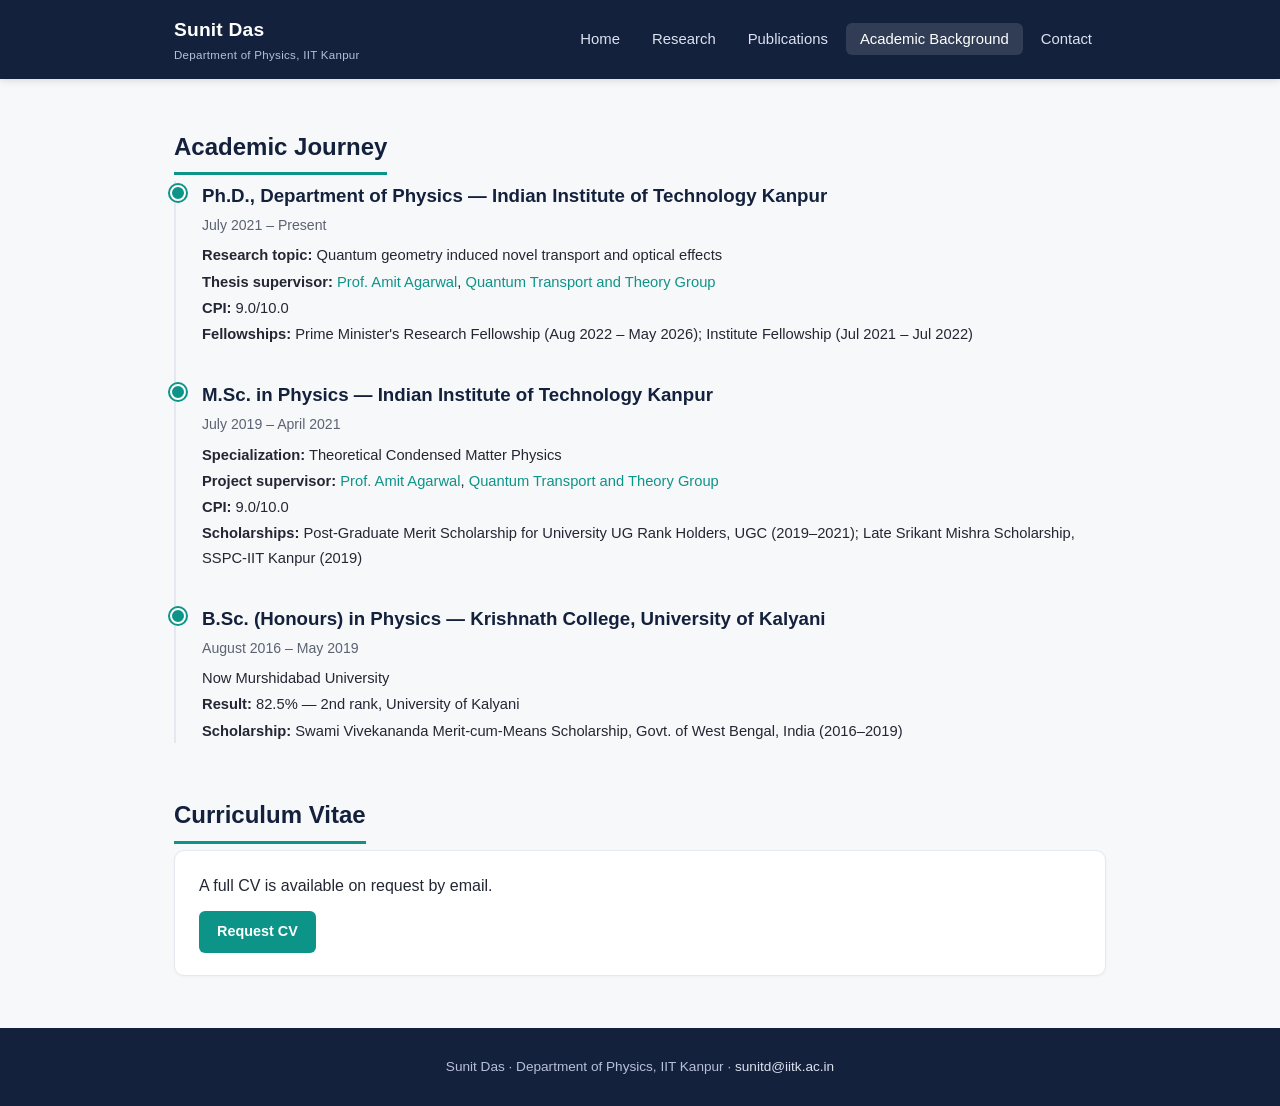
==== background.html @ 6a8e3e4a "Add files via upload" ====
<!DOCTYPE html>
<html lang="en">
<head>
<meta charset="UTF-8">
<meta name="viewport" content="width=device-width, initial-scale=1.0">
<title>Academic Background — Sunit Das</title>
<meta name="description" content="Academic background and education of Sunit Das, Department of Physics, IIT Kanpur.">
<link rel="stylesheet" href="css/style.css">
</head>
<body>

<header class="site-header">
  <div class="nav-inner">
    <a class="brand" href="index.html">Sunit Das<small>Department of Physics, IIT Kanpur</small></a>
    <button class="nav-toggle" aria-label="Toggle menu">&#9776;</button>
    <nav class="main-nav">
      <ul>
        <li><a href="index.html">Home</a></li>
        <li><a href="research.html">Research</a></li>
        <li><a href="publications.html">Publications</a></li>
        <li><a href="background.html" class="active">Academic Background</a></li>
        <li><a href="contact.html">Contact</a></li>
      </ul>
    </nav>
  </div>
</header>

<main class="wrap" style="padding-top:48px;">

  <section>
    <h2>Academic Journey</h2>

    <div class="timeline">
      <div class="timeline-item">
        <h3>Ph.D., Department of Physics — Indian Institute of Technology Kanpur</h3>
        <div class="dates">July 2021 – Present</div>
        <div class="meta">
          <div><strong>Research topic:</strong> Quantum geometry induced novel transport and optical effects</div>
          <div><strong>Thesis supervisor:</strong> <a href="https://iitk.ac.in/new/dr-amit-kumar-agarwal" target="_blank" rel="noopener">Prof. Amit Agarwal</a>, <a href="https://sites.google.com/site/amitkag1/home" target="_blank" rel="noopener">Quantum Transport and Theory Group</a></div>
          <div><strong>CPI:</strong> 9.0/10.0</div>
          <div><strong>Fellowships:</strong> Prime Minister's Research Fellowship (Aug 2022 – May 2026); Institute Fellowship (Jul 2021 – Jul 2022)</div>
        </div>
      </div>

      <div class="timeline-item">
        <h3>M.Sc. in Physics — Indian Institute of Technology Kanpur</h3>
        <div class="dates">July 2019 – April 2021</div>
        <div class="meta">
          <div><strong>Specialization:</strong> Theoretical Condensed Matter Physics</div>
          <div><strong>Project supervisor:</strong> <a href="https://iitk.ac.in/new/dr-amit-kumar-agarwal" target="_blank" rel="noopener">Prof. Amit Agarwal</a>, <a href="https://sites.google.com/site/amitkag1/home" target="_blank" rel="noopener">Quantum Transport and Theory Group</a></div>
          <div><strong>CPI:</strong> 9.0/10.0</div>
          <div><strong>Scholarships:</strong> Post-Graduate Merit Scholarship for University UG Rank Holders, UGC (2019–2021); Late Srikant Mishra Scholarship, SSPC-IIT Kanpur (2019)</div>
        </div>
      </div>

      <div class="timeline-item">
        <h3>B.Sc. (Honours) in Physics — Krishnath College, University of Kalyani</h3>
        <div class="dates">August 2016 – May 2019</div>
        <div class="meta">
          <div>Now Murshidabad University</div>
          <div><strong>Result:</strong> 82.5% — 2nd rank, University of Kalyani</div>
          <div><strong>Scholarship:</strong> Swami Vivekananda Merit-cum-Means Scholarship, Govt. of West Bengal, India (2016–2019)</div>
        </div>
      </div>
    </div>
  </section>

  <section>
    <h2>Curriculum Vitae</h2>
    <div class="card">
      <p style="margin:0 0 12px;">A full CV is available on request by email.</p>
      <a class="btn" href="mailto:sunitd@iitk.ac.in?subject=CV%20request">Request CV</a>
    </div>
  </section>

</main>

<footer>
  <div class="wrap">
    Sunit Das &middot; Department of Physics, IIT Kanpur &middot;
    <a href="mailto:sunitd@iitk.ac.in">sunitd@iitk.ac.in</a>
  </div>
</footer>

<script src="js/main.js"></script>
</body>
</html>
---- css/style.css ----
:root {
  --navy: #14213d;
  --navy-light: #1f2f57;
  --teal: #0d9488;
  --teal-light: #14b8a6;
  --bg: #f7f8fa;
  --card: #ffffff;
  --text: #232733;
  --muted: #5b6272;
  --border: #e5e8ee;
  --maxw: 980px;
  font-size: 16px;
}

* { box-sizing: border-box; }

html { scroll-behavior: smooth; }

body {
  margin: 0;
  font-family: -apple-system, BlinkMacSystemFont, "Segoe UI", Roboto, Helvetica, Arial, sans-serif;
  color: var(--text);
  background: var(--bg);
  line-height: 1.65;
}

a { color: var(--teal); text-decoration: none; }
a:hover { text-decoration: underline; }

img { max-width: 100%; display: block; border-radius: 8px; }

.wrap {
  max-width: var(--maxw);
  margin: 0 auto;
  padding: 0 24px;
}

/* ---------- Header / Nav ---------- */
header.site-header {
  background: var(--navy);
  color: #fff;
  position: sticky;
  top: 0;
  z-index: 50;
  box-shadow: 0 1px 8px rgba(0,0,0,0.15);
}

.nav-inner {
  max-width: var(--maxw);
  margin: 0 auto;
  padding: 14px 24px;
  display: flex;
  align-items: center;
  justify-content: space-between;
}

.brand {
  font-weight: 700;
  font-size: 1.2rem;
  color: #fff;
  letter-spacing: 0.2px;
}
.brand:hover { text-decoration: none; opacity: 0.9; }
.brand small {
  display: block;
  font-weight: 400;
  font-size: 0.72rem;
  color: #b7c0d8;
  letter-spacing: 0.3px;
}

nav.main-nav ul {
  list-style: none;
  display: flex;
  gap: 4px;
  margin: 0;
  padding: 0;
}

nav.main-nav a {
  color: #dbe1ee;
  padding: 8px 14px;
  border-radius: 6px;
  font-size: 0.93rem;
  font-weight: 500;
  transition: background 0.15s, color 0.15s;
}

nav.main-nav a:hover,
nav.main-nav a.active {
  background: rgba(255,255,255,0.12);
  color: #fff;
  text-decoration: none;
}

.nav-toggle {
  display: none;
  background: none;
  border: none;
  color: #fff;
  font-size: 1.5rem;
  cursor: pointer;
}

@media (max-width: 720px) {
  nav.main-nav {
    display: none;
    width: 100%;
  }
  nav.main-nav.open { display: block; }
  nav.main-nav ul {
    flex-direction: column;
    padding: 8px 0 16px;
  }
  .nav-toggle { display: block; }
  .nav-inner { flex-wrap: wrap; }
}

/* ---------- Hero ---------- */
.hero {
  background: linear-gradient(135deg, var(--navy) 0%, var(--navy-light) 60%, #24365f 100%);
  color: #fff;
  padding: 64px 0 56px;
}
.hero .wrap {
  display: flex;
  align-items: center;
  gap: 40px;
  flex-wrap: wrap;
}
.hero-photo {
  width: 176px;
  height: 176px;
  border-radius: 50%;
  object-fit: cover;
  border: 4px solid rgba(255,255,255,0.15);
  flex-shrink: 0;
}
.hero-text h1 {
  margin: 0 0 6px;
  font-size: 2.2rem;
}
.hero-text .role {
  color: var(--teal-light);
  font-weight: 600;
  margin-bottom: 14px;
  font-size: 1.05rem;
}
.hero-text p {
  color: #cfd6e6;
  max-width: 640px;
  margin: 0;
}
.hero-links { margin-top: 18px; display: flex; gap: 10px; flex-wrap: wrap; }
.btn {
  display: inline-block;
  padding: 9px 18px;
  border-radius: 6px;
  font-weight: 600;
  font-size: 0.9rem;
  background: var(--teal);
  color: #fff;
  transition: background 0.15s;
}
.btn:hover { background: var(--teal-light); text-decoration: none; }
.btn.outline {
  background: transparent;
  border: 1.5px solid rgba(255,255,255,0.4);
  color: #fff;
}
.btn.outline:hover { border-color: #fff; background: rgba(255,255,255,0.08); }

/* ---------- Sections ---------- */
main { padding: 48px 0 72px; }
section { margin-bottom: 52px; }
section h2 {
  font-size: 1.5rem;
  color: var(--navy);
  margin: 0 0 6px;
  border-bottom: 3px solid var(--teal);
  display: inline-block;
  padding-bottom: 6px;
}
section .section-intro {
  color: var(--muted);
  margin: 14px 0 24px;
  max-width: 760px;
}

.card {
  background: var(--card);
  border: 1px solid var(--border);
  border-radius: 10px;
  padding: 22px 24px;
  margin-bottom: 18px;
  box-shadow: 0 1px 3px rgba(20,33,61,0.04);
}

.card h3 { margin-top: 0; color: var(--navy); font-size: 1.08rem; }

.tag {
  display: inline-block;
  font-size: 0.72rem;
  font-weight: 700;
  text-transform: uppercase;
  letter-spacing: 0.5px;
  color: var(--teal);
  background: #e6f6f4;
  padding: 3px 9px;
  border-radius: 4px;
  margin-bottom: 10px;
}

.grid-3 {
  display: grid;
  grid-template-columns: repeat(3, 1fr);
  gap: 18px;
}
@media (max-width: 780px) {
  .grid-3 { grid-template-columns: 1fr; }
}

/* ---------- Publications ---------- */
.pub {
  border-left: 3px solid var(--teal);
  padding: 4px 0 4px 18px;
  margin-bottom: 26px;
}
.pub .pub-num { color: var(--muted); font-weight: 700; margin-right: 6px; }
.pub h3 { margin: 0 0 4px; font-size: 1.02rem; color: var(--navy); }
.pub .authors { color: var(--muted); font-size: 0.92rem; margin-bottom: 4px; }
.pub .venue { font-size: 0.88rem; margin-bottom: 8px; }
.pub .venue a { font-weight: 600; }
.pub .abstract { font-size: 0.93rem; color: #454b5a; }
.pub .badge {
  display: inline-block;
  font-size: 0.68rem;
  font-weight: 700;
  color: #a8580c;
  background: #fef1e2;
  padding: 2px 7px;
  border-radius: 4px;
  margin-left: 6px;
  vertical-align: middle;
}
.pub-group-label {
  text-transform: uppercase;
  font-size: 0.8rem;
  letter-spacing: 0.6px;
  font-weight: 700;
  color: var(--muted);
  margin: 30px 0 14px;
}
.profile-links { margin: 10px 0 30px; display: flex; gap: 14px; }
.profile-links a {
  font-weight: 600;
  background: #eef1f7;
  padding: 8px 16px;
  border-radius: 6px;
  color: var(--navy);
}
.profile-links a:hover { background: #e2e7f2; text-decoration: none; }

/* ---------- Timeline (Academic Background) ---------- */
.timeline { position: relative; padding-left: 26px; border-left: 2px solid var(--border); }
.timeline-item { margin-bottom: 34px; position: relative; }
.timeline-item::before {
  content: "";
  position: absolute;
  left: -32px;
  top: 4px;
  width: 12px;
  height: 12px;
  border-radius: 50%;
  background: var(--teal);
  border: 2px solid #fff;
  box-shadow: 0 0 0 2px var(--teal);
}
.timeline-item h3 { margin: 0 0 2px; color: var(--navy); }
.timeline-item .dates { color: var(--muted); font-size: 0.88rem; margin-bottom: 6px; }
.timeline-item .meta { font-size: 0.92rem; }
.timeline-item .meta div { margin-bottom: 2px; }

/* ---------- Contact ---------- */
.contact-grid {
  display: grid;
  grid-template-columns: 1fr 1fr;
  gap: 24px;
}
@media (max-width: 700px) {
  .contact-grid { grid-template-columns: 1fr; }
}
.contact-item { margin-bottom: 14px; }
.contact-item .label {
  font-size: 0.75rem;
  text-transform: uppercase;
  letter-spacing: 0.5px;
  color: var(--muted);
  font-weight: 700;
}
.contact-item .value { font-size: 1rem; }
iframe.map { width: 100%; height: 260px; border: 0; border-radius: 10px; }

/* ---------- Footer ---------- */
footer {
  background: var(--navy);
  color: #b7c0d8;
  padding: 28px 0;
  font-size: 0.85rem;
  text-align: center;
}
footer a { color: #dbe1ee; }
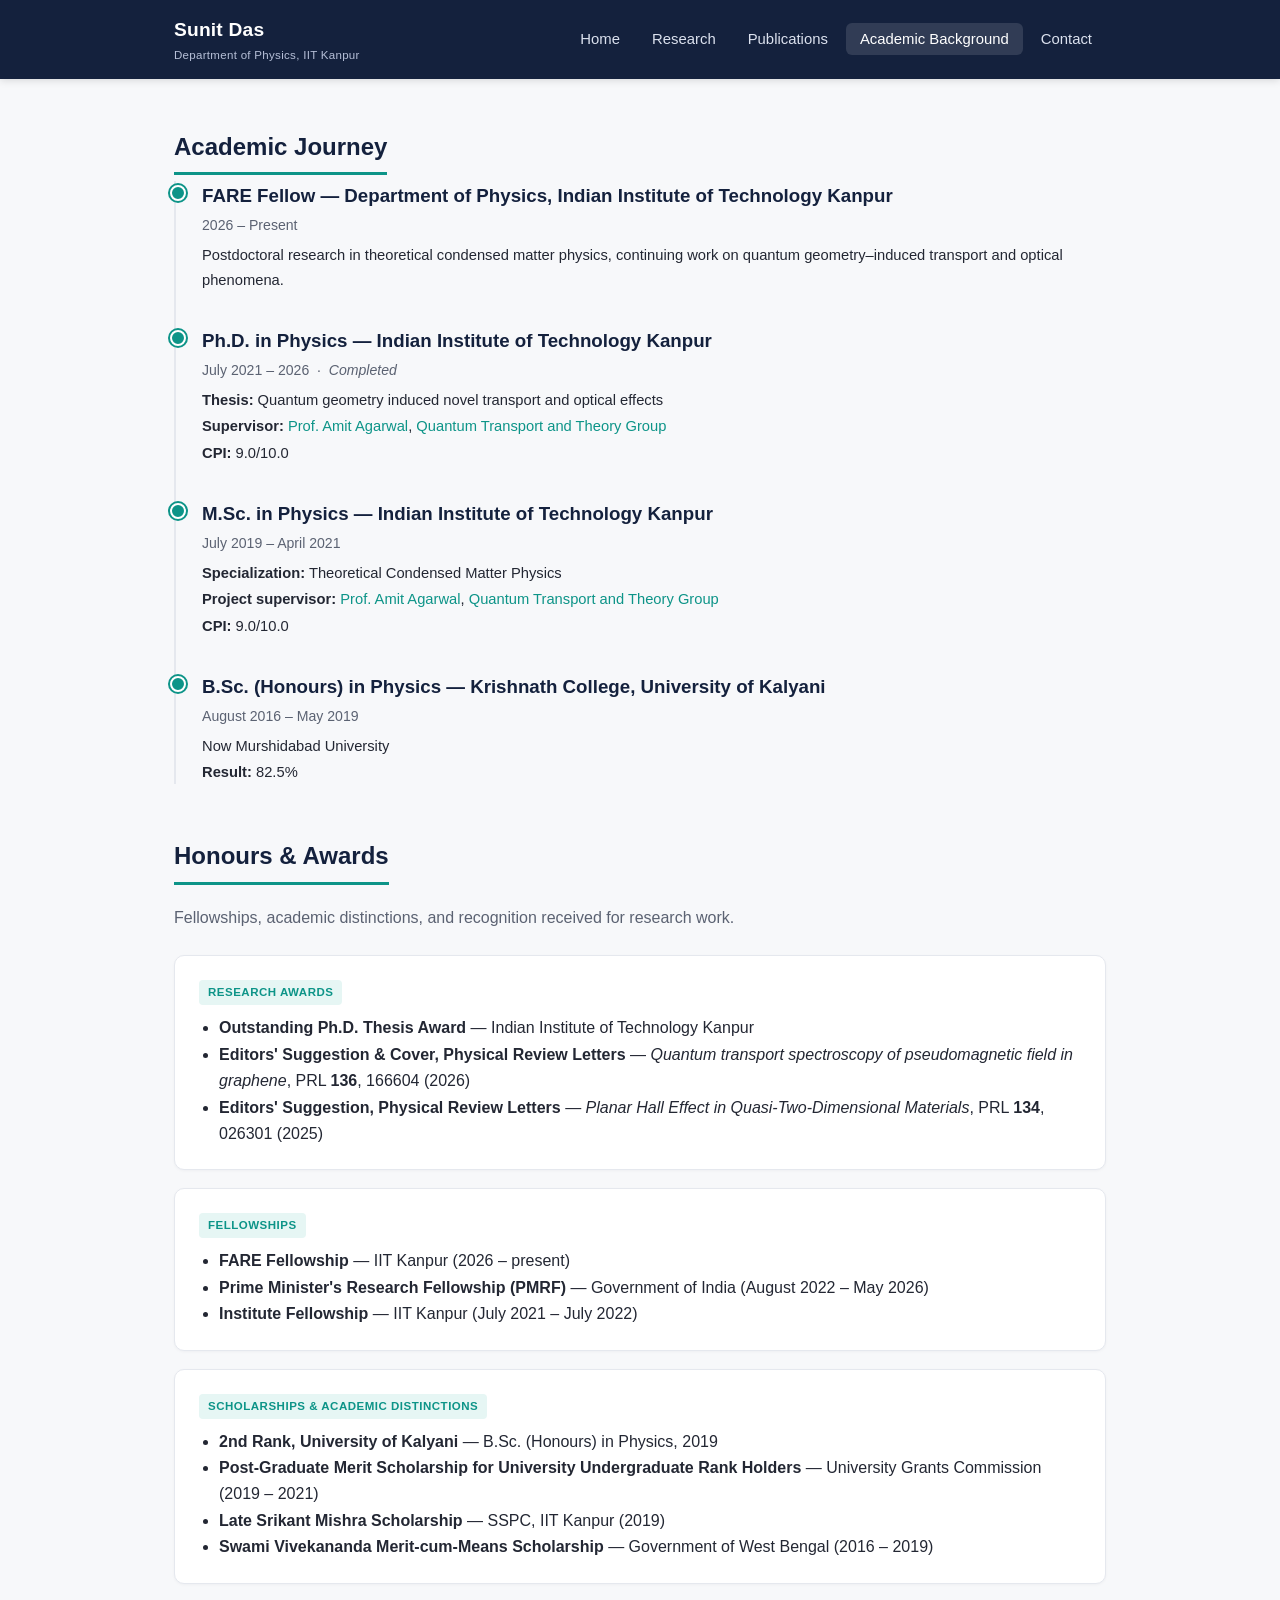
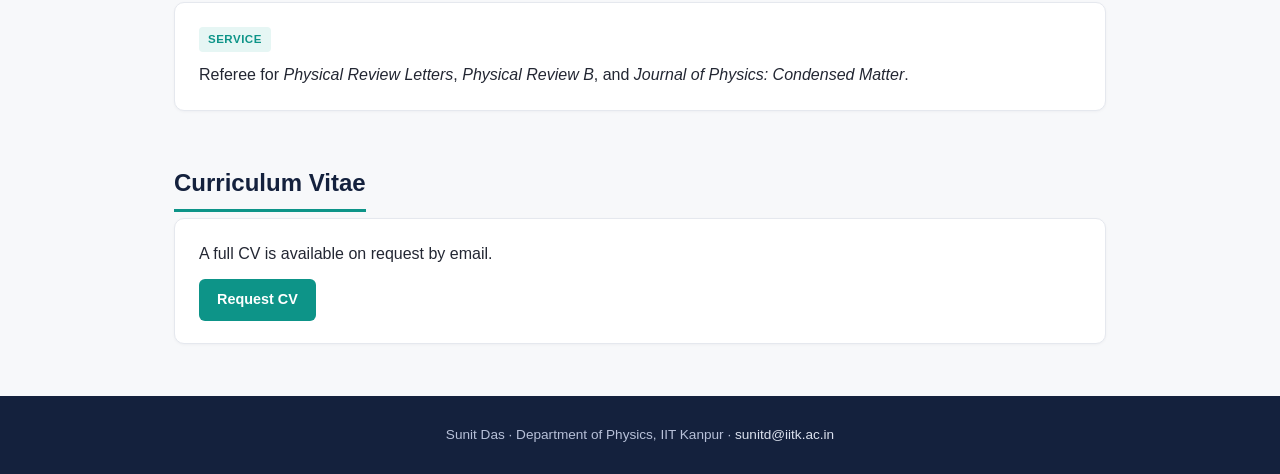
==== commit 8e5e5c44: "Add files via upload" ====
--- a/background.html
+++ b/background.html
@@ -4,7 +4,7 @@
 <meta charset="UTF-8">
 <meta name="viewport" content="width=device-width, initial-scale=1.0">
 <title>Academic Background — Sunit Das</title>
-<meta name="description" content="Academic background and education of Sunit Das, Department of Physics, IIT Kanpur.">
+<meta name="description" content="Academic background, honours, and awards of Sunit Das, FARE Fellow, Department of Physics, IIT Kanpur.">
 <link rel="stylesheet" href="css/style.css">
 </head>
 <body>
@@ -32,13 +32,20 @@
 
     <div class="timeline">
       <div class="timeline-item">
-        <h3>Ph.D., Department of Physics — Indian Institute of Technology Kanpur</h3>
-        <div class="dates">July 2021 – Present</div>
+        <h3>FARE Fellow — Department of Physics, Indian Institute of Technology Kanpur</h3>
+        <div class="dates">2026 – Present</div>
         <div class="meta">
-          <div><strong>Research topic:</strong> Quantum geometry induced novel transport and optical effects</div>
-          <div><strong>Thesis supervisor:</strong> <a href="https://iitk.ac.in/new/dr-amit-kumar-agarwal" target="_blank" rel="noopener">Prof. Amit Agarwal</a>, <a href="https://sites.google.com/site/amitkag1/home" target="_blank" rel="noopener">Quantum Transport and Theory Group</a></div>
+          <div>Postdoctoral research in theoretical condensed matter physics, continuing work on quantum geometry–induced transport and optical phenomena.</div>
+        </div>
+      </div>
+
+      <div class="timeline-item">
+        <h3>Ph.D. in Physics — Indian Institute of Technology Kanpur</h3>
+        <div class="dates">July 2021 – 2026 &nbsp;·&nbsp; <em>Completed</em></div>
+        <div class="meta">
+          <div><strong>Thesis:</strong> Quantum geometry induced novel transport and optical effects</div>
+          <div><strong>Supervisor:</strong> <a href="https://iitk.ac.in/new/dr-amit-kumar-agarwal" target="_blank" rel="noopener">Prof. Amit Agarwal</a>, <a href="https://sites.google.com/site/amitkag1/home" target="_blank" rel="noopener">Quantum Transport and Theory Group</a></div>
           <div><strong>CPI:</strong> 9.0/10.0</div>
-          <div><strong>Fellowships:</strong> Prime Minister's Research Fellowship (Aug 2022 – May 2026); Institute Fellowship (Jul 2021 – Jul 2022)</div>
         </div>
       </div>
 
@@ -49,7 +56,6 @@
           <div><strong>Specialization:</strong> Theoretical Condensed Matter Physics</div>
           <div><strong>Project supervisor:</strong> <a href="https://iitk.ac.in/new/dr-amit-kumar-agarwal" target="_blank" rel="noopener">Prof. Amit Agarwal</a>, <a href="https://sites.google.com/site/amitkag1/home" target="_blank" rel="noopener">Quantum Transport and Theory Group</a></div>
           <div><strong>CPI:</strong> 9.0/10.0</div>
-          <div><strong>Scholarships:</strong> Post-Graduate Merit Scholarship for University UG Rank Holders, UGC (2019–2021); Late Srikant Mishra Scholarship, SSPC-IIT Kanpur (2019)</div>
         </div>
       </div>
 
@@ -58,10 +64,49 @@
         <div class="dates">August 2016 – May 2019</div>
         <div class="meta">
           <div>Now Murshidabad University</div>
-          <div><strong>Result:</strong> 82.5% — 2nd rank, University of Kalyani</div>
-          <div><strong>Scholarship:</strong> Swami Vivekananda Merit-cum-Means Scholarship, Govt. of West Bengal, India (2016–2019)</div>
+          <div><strong>Result:</strong> 82.5%</div>
         </div>
       </div>
+    </div>
+  </section>
+
+  <section>
+    <h2>Honours &amp; Awards</h2>
+    <p class="section-intro">
+      Fellowships, academic distinctions, and recognition received for research work.
+    </p>
+
+    <div class="card">
+      <div class="tag">Research Awards</div>
+      <ul style="margin:0; padding-left:20px;">
+        <li><strong>Outstanding Ph.D. Thesis Award</strong> — Indian Institute of Technology Kanpur</li>
+        <li><strong>Editors' Suggestion &amp; Cover, Physical Review Letters</strong> — <em>Quantum transport spectroscopy of pseudomagnetic field in graphene</em>, PRL <strong>136</strong>, 166604 (2026)</li>
+        <li><strong>Editors' Suggestion, Physical Review Letters</strong> — <em>Planar Hall Effect in Quasi-Two-Dimensional Materials</em>, PRL <strong>134</strong>, 026301 (2025)</li>
+      </ul>
+    </div>
+
+    <div class="card">
+      <div class="tag">Fellowships</div>
+      <ul style="margin:0; padding-left:20px;">
+        <li><strong>FARE Fellowship</strong> — IIT Kanpur (2026 – present)</li>
+        <li><strong>Prime Minister's Research Fellowship (PMRF)</strong> — Government of India (August 2022 – May 2026)</li>
+        <li><strong>Institute Fellowship</strong> — IIT Kanpur (July 2021 – July 2022)</li>
+      </ul>
+    </div>
+
+    <div class="card">
+      <div class="tag">Scholarships &amp; Academic Distinctions</div>
+      <ul style="margin:0; padding-left:20px;">
+        <li><strong>2nd Rank, University of Kalyani</strong> — B.Sc. (Honours) in Physics, 2019</li>
+        <li><strong>Post-Graduate Merit Scholarship for University Undergraduate Rank Holders</strong> — University Grants Commission (2019 – 2021)</li>
+        <li><strong>Late Srikant Mishra Scholarship</strong> — SSPC, IIT Kanpur (2019)</li>
+        <li><strong>Swami Vivekananda Merit-cum-Means Scholarship</strong> — Government of West Bengal (2016 – 2019)</li>
+      </ul>
+    </div>
+
+    <div class="card">
+      <div class="tag">Service</div>
+      <p style="margin:0;">Referee for <em>Physical Review Letters</em>, <em>Physical Review B</em>, and <em>Journal of Physics: Condensed Matter</em>.</p>
     </div>
   </section>
 
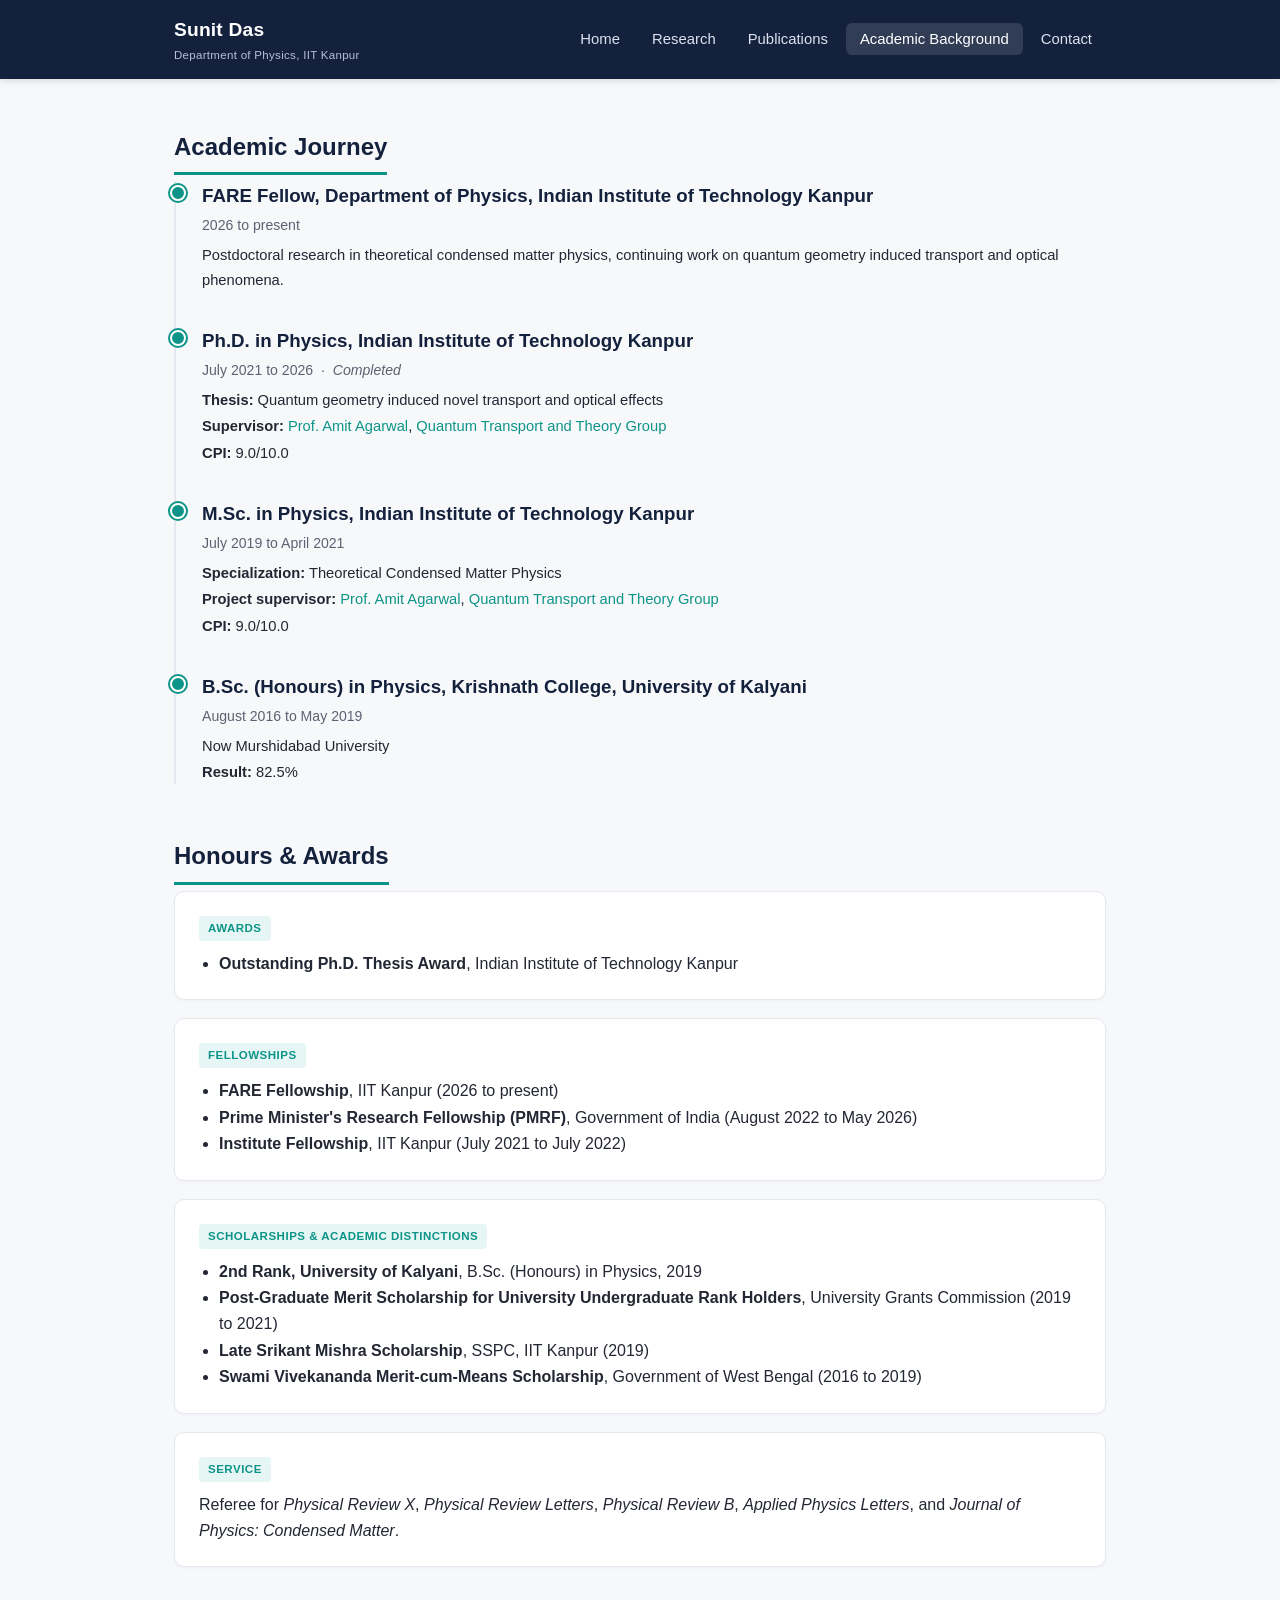
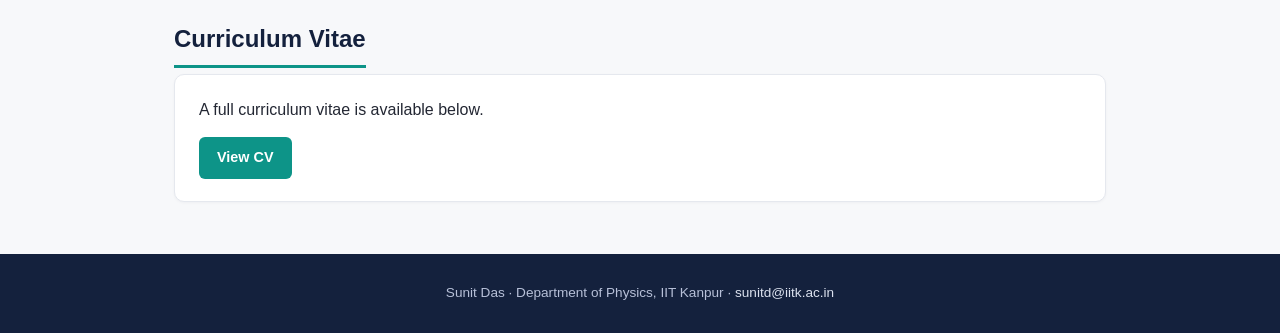
==== commit 393cb11c: "Add files via upload" ====
--- a/background.html
+++ b/background.html
@@ -3,7 +3,7 @@
 <head>
 <meta charset="UTF-8">
 <meta name="viewport" content="width=device-width, initial-scale=1.0">
-<title>Academic Background — Sunit Das</title>
+<title>Academic Background | Sunit Das</title>
 <meta name="description" content="Academic background, honours, and awards of Sunit Das, FARE Fellow, Department of Physics, IIT Kanpur.">
 <link rel="stylesheet" href="css/style.css">
 </head>
@@ -32,16 +32,16 @@
 
     <div class="timeline">
       <div class="timeline-item">
-        <h3>FARE Fellow — Department of Physics, Indian Institute of Technology Kanpur</h3>
-        <div class="dates">2026 – Present</div>
+        <h3>FARE Fellow, Department of Physics, Indian Institute of Technology Kanpur</h3>
+        <div class="dates">2026 to present</div>
         <div class="meta">
-          <div>Postdoctoral research in theoretical condensed matter physics, continuing work on quantum geometry–induced transport and optical phenomena.</div>
+          <div>Postdoctoral research in theoretical condensed matter physics, continuing work on quantum geometry induced transport and optical phenomena.</div>
         </div>
       </div>
 
       <div class="timeline-item">
-        <h3>Ph.D. in Physics — Indian Institute of Technology Kanpur</h3>
-        <div class="dates">July 2021 – 2026 &nbsp;·&nbsp; <em>Completed</em></div>
+        <h3>Ph.D. in Physics, Indian Institute of Technology Kanpur</h3>
+        <div class="dates">July 2021 to 2026 &nbsp;&middot;&nbsp; <em>Completed</em></div>
         <div class="meta">
           <div><strong>Thesis:</strong> Quantum geometry induced novel transport and optical effects</div>
           <div><strong>Supervisor:</strong> <a href="https://iitk.ac.in/new/dr-amit-kumar-agarwal" target="_blank" rel="noopener">Prof. Amit Agarwal</a>, <a href="https://sites.google.com/site/amitkag1/home" target="_blank" rel="noopener">Quantum Transport and Theory Group</a></div>
@@ -50,8 +50,8 @@
       </div>
 
       <div class="timeline-item">
-        <h3>M.Sc. in Physics — Indian Institute of Technology Kanpur</h3>
-        <div class="dates">July 2019 – April 2021</div>
+        <h3>M.Sc. in Physics, Indian Institute of Technology Kanpur</h3>
+        <div class="dates">July 2019 to April 2021</div>
         <div class="meta">
           <div><strong>Specialization:</strong> Theoretical Condensed Matter Physics</div>
           <div><strong>Project supervisor:</strong> <a href="https://iitk.ac.in/new/dr-amit-kumar-agarwal" target="_blank" rel="noopener">Prof. Amit Agarwal</a>, <a href="https://sites.google.com/site/amitkag1/home" target="_blank" rel="noopener">Quantum Transport and Theory Group</a></div>
@@ -60,8 +60,8 @@
       </div>
 
       <div class="timeline-item">
-        <h3>B.Sc. (Honours) in Physics — Krishnath College, University of Kalyani</h3>
-        <div class="dates">August 2016 – May 2019</div>
+        <h3>B.Sc. (Honours) in Physics, Krishnath College, University of Kalyani</h3>
+        <div class="dates">August 2016 to May 2019</div>
         <div class="meta">
           <div>Now Murshidabad University</div>
           <div><strong>Result:</strong> 82.5%</div>
@@ -72,49 +72,47 @@
 
   <section>
     <h2>Honours &amp; Awards</h2>
-    <p class="section-intro">
-      Fellowships, academic distinctions, and recognition received for research work.
-    </p>
 
     <div class="card">
-      <div class="tag">Research Awards</div>
+      <div class="tag">Awards</div>
       <ul style="margin:0; padding-left:20px;">
-        <li><strong>Outstanding Ph.D. Thesis Award</strong> — Indian Institute of Technology Kanpur</li>
-        <li><strong>Editors' Suggestion &amp; Cover, Physical Review Letters</strong> — <em>Quantum transport spectroscopy of pseudomagnetic field in graphene</em>, PRL <strong>136</strong>, 166604 (2026)</li>
-        <li><strong>Editors' Suggestion, Physical Review Letters</strong> — <em>Planar Hall Effect in Quasi-Two-Dimensional Materials</em>, PRL <strong>134</strong>, 026301 (2025)</li>
+        <li><strong>Outstanding Ph.D. Thesis Award</strong>, Indian Institute of Technology Kanpur</li>
       </ul>
     </div>
 
     <div class="card">
       <div class="tag">Fellowships</div>
       <ul style="margin:0; padding-left:20px;">
-        <li><strong>FARE Fellowship</strong> — IIT Kanpur (2026 – present)</li>
-        <li><strong>Prime Minister's Research Fellowship (PMRF)</strong> — Government of India (August 2022 – May 2026)</li>
-        <li><strong>Institute Fellowship</strong> — IIT Kanpur (July 2021 – July 2022)</li>
+        <li><strong>FARE Fellowship</strong>, IIT Kanpur (2026 to present)</li>
+        <li><strong>Prime Minister's Research Fellowship (PMRF)</strong>, Government of India (August 2022 to May 2026)</li>
+        <li><strong>Institute Fellowship</strong>, IIT Kanpur (July 2021 to July 2022)</li>
       </ul>
     </div>
 
     <div class="card">
       <div class="tag">Scholarships &amp; Academic Distinctions</div>
       <ul style="margin:0; padding-left:20px;">
-        <li><strong>2nd Rank, University of Kalyani</strong> — B.Sc. (Honours) in Physics, 2019</li>
-        <li><strong>Post-Graduate Merit Scholarship for University Undergraduate Rank Holders</strong> — University Grants Commission (2019 – 2021)</li>
-        <li><strong>Late Srikant Mishra Scholarship</strong> — SSPC, IIT Kanpur (2019)</li>
-        <li><strong>Swami Vivekananda Merit-cum-Means Scholarship</strong> — Government of West Bengal (2016 – 2019)</li>
+        <li><strong>2nd Rank, University of Kalyani</strong>, B.Sc. (Honours) in Physics, 2019</li>
+        <li><strong>Post-Graduate Merit Scholarship for University Undergraduate Rank Holders</strong>, University Grants Commission (2019 to 2021)</li>
+        <li><strong>Late Srikant Mishra Scholarship</strong>, SSPC, IIT Kanpur (2019)</li>
+        <li><strong>Swami Vivekananda Merit-cum-Means Scholarship</strong>, Government of West Bengal (2016 to 2019)</li>
       </ul>
     </div>
 
     <div class="card">
       <div class="tag">Service</div>
-      <p style="margin:0;">Referee for <em>Physical Review Letters</em>, <em>Physical Review B</em>, and <em>Journal of Physics: Condensed Matter</em>.</p>
+      <p style="margin:0;">
+        Referee for <em>Physical Review X</em>, <em>Physical Review Letters</em>, <em>Physical Review B</em>,
+        <em>Applied Physics Letters</em>, and <em>Journal of Physics: Condensed Matter</em>.
+      </p>
     </div>
   </section>
 
   <section>
     <h2>Curriculum Vitae</h2>
     <div class="card">
-      <p style="margin:0 0 12px;">A full CV is available on request by email.</p>
-      <a class="btn" href="mailto:sunitd@iitk.ac.in?subject=CV%20request">Request CV</a>
+      <p style="margin:0 0 14px;">A full curriculum vitae is available below.</p>
+      <a class="btn" href="https://drive.google.com/file/d/1uFpP5jisUST5P-VXCWjvDsFZgtVD_dC7/view" target="_blank" rel="noopener">View CV</a>
     </div>
   </section>
 
--- a/css/style.css
+++ b/css/style.css
@@ -218,6 +218,35 @@
 }
 @media (max-width: 780px) {
   .grid-3 { grid-template-columns: 1fr; }
+}
+
+/* Reference line under a research theme */
+.refs {
+  margin-top: 14px;
+  padding-top: 12px;
+  border-top: 1px solid var(--border);
+  font-size: 0.86rem;
+  color: var(--muted);
+}
+.refs strong { color: var(--navy); font-weight: 600; }
+.refs a { font-weight: 500; }
+
+/* News list */
+.news-list { list-style: none; margin: 0; padding: 0; }
+.news-list li {
+  display: flex;
+  gap: 16px;
+  padding: 11px 0;
+  border-bottom: 1px solid var(--border);
+  font-size: 0.94rem;
+}
+.news-list li:last-child { border-bottom: none; }
+.news-date {
+  flex: 0 0 78px;
+  font-weight: 700;
+  color: var(--teal);
+  font-size: 0.85rem;
+  padding-top: 1px;
 }
 
 /* ---------- Publications ---------- */
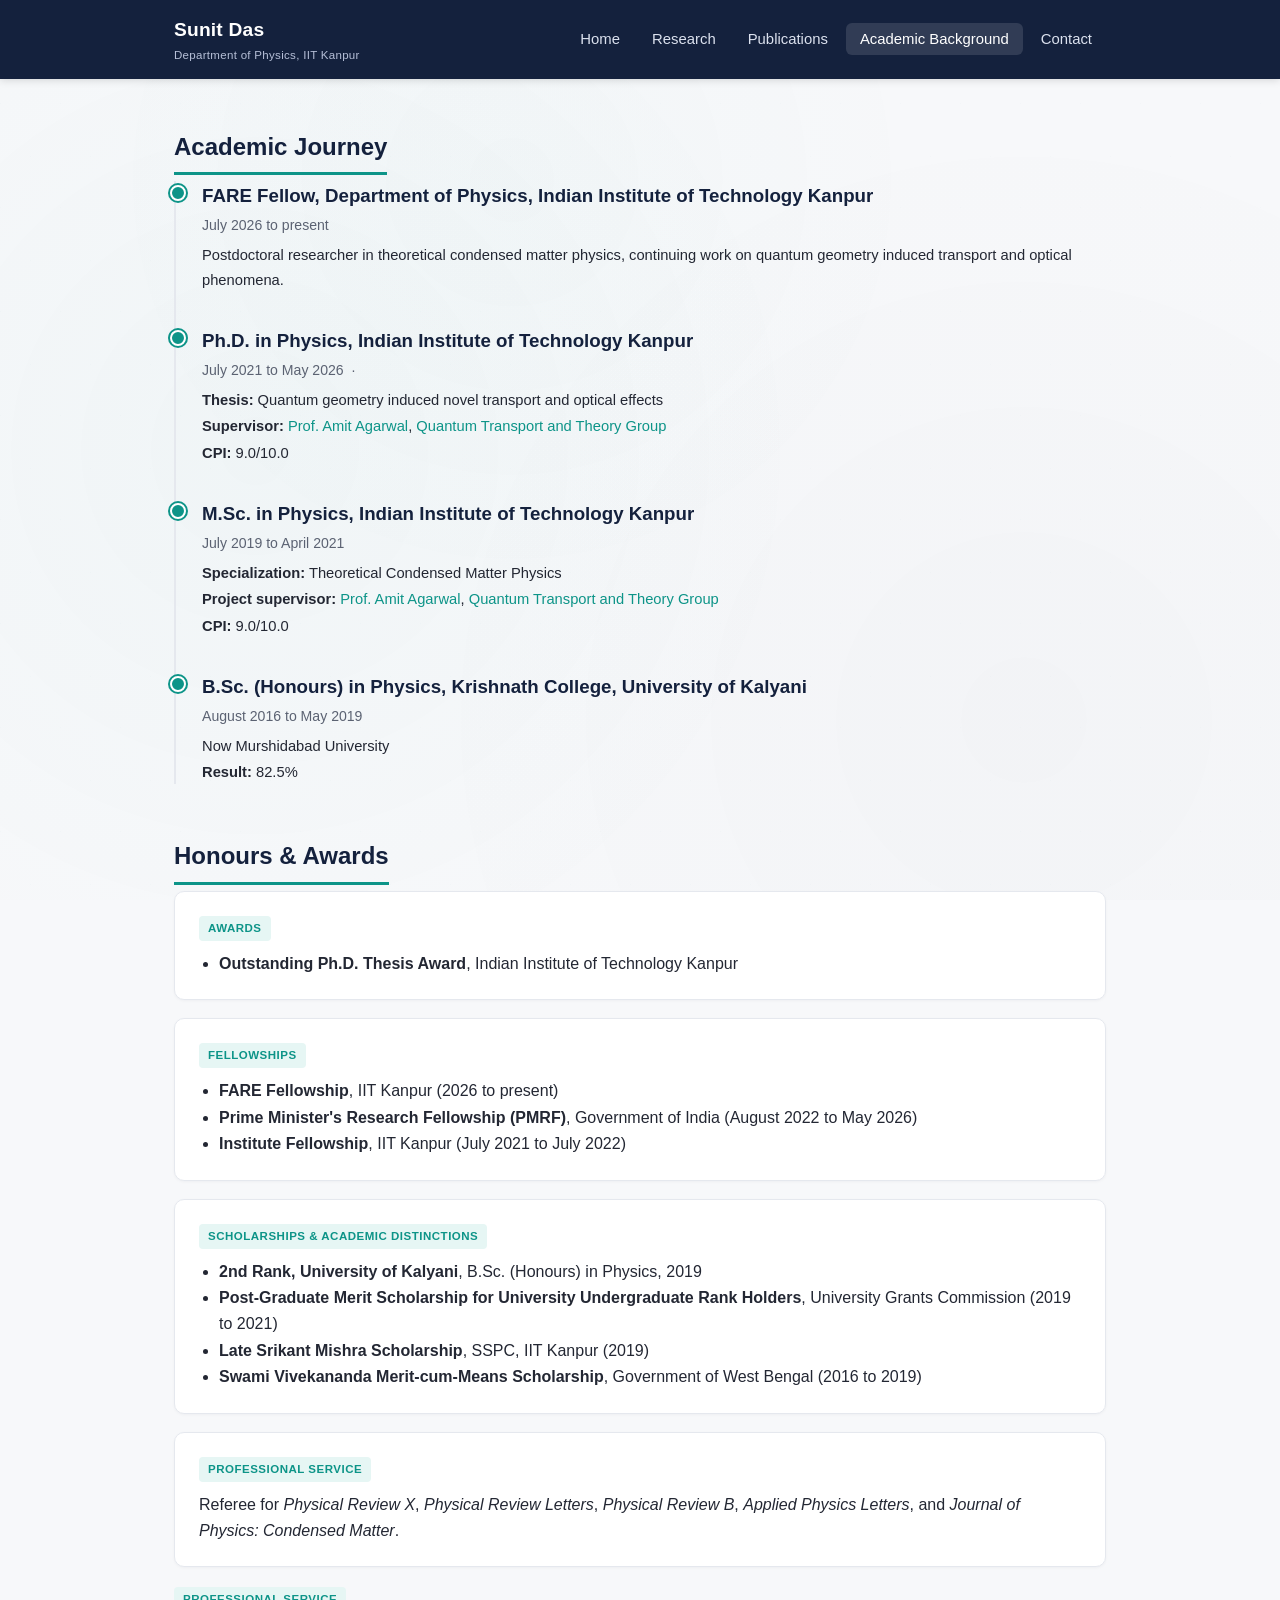
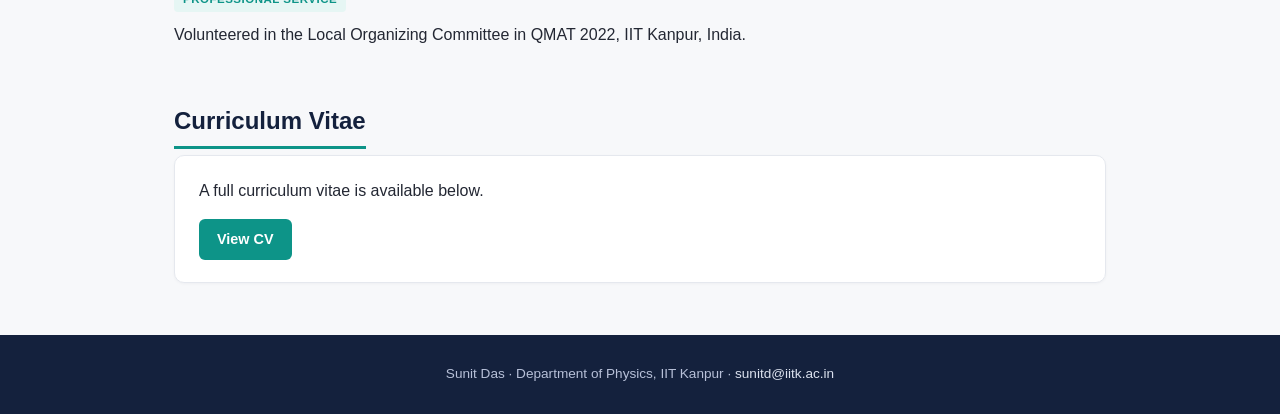
==== commit faea8f5c: "Revise academic timeline and professional service section Updated dates and descriptions for academi" ====
--- a/background.html
+++ b/background.html
@@ -33,15 +33,15 @@
     <div class="timeline">
       <div class="timeline-item">
         <h3>FARE Fellow, Department of Physics, Indian Institute of Technology Kanpur</h3>
-        <div class="dates">2026 to present</div>
+        <div class="dates">July 2026 to present</div>
         <div class="meta">
-          <div>Postdoctoral research in theoretical condensed matter physics, continuing work on quantum geometry induced transport and optical phenomena.</div>
+          <div>Postdoctoral researcher in theoretical condensed matter physics, continuing work on quantum geometry induced transport and optical phenomena.</div>
         </div>
       </div>
 
       <div class="timeline-item">
         <h3>Ph.D. in Physics, Indian Institute of Technology Kanpur</h3>
-        <div class="dates">July 2021 to 2026 &nbsp;&middot;&nbsp; <em>Completed</em></div>
+        <div class="dates">July 2021 to May 2026 &nbsp;&middot;&nbsp; </div>
         <div class="meta">
           <div><strong>Thesis:</strong> Quantum geometry induced novel transport and optical effects</div>
           <div><strong>Supervisor:</strong> <a href="https://iitk.ac.in/new/dr-amit-kumar-agarwal" target="_blank" rel="noopener">Prof. Amit Agarwal</a>, <a href="https://sites.google.com/site/amitkag1/home" target="_blank" rel="noopener">Quantum Transport and Theory Group</a></div>
@@ -98,12 +98,17 @@
         <li><strong>Swami Vivekananda Merit-cum-Means Scholarship</strong>, Government of West Bengal (2016 to 2019)</li>
       </ul>
     </div>
-
+<section>
     <div class="card">
-      <div class="tag">Service</div>
+      <div class="tag">Professional Service</div>
       <p style="margin:0;">
         Referee for <em>Physical Review X</em>, <em>Physical Review Letters</em>, <em>Physical Review B</em>,
         <em>Applied Physics Letters</em>, and <em>Journal of Physics: Condensed Matter</em>.
+      </p>
+    </div>
+  <div class="tag">Professional Service</div>
+      <p style="margin:0;">
+        Volunteered in the Local Organizing Committee in QMAT 2022, IIT Kanpur, India.
       </p>
     </div>
   </section>
--- a/css/style.css
+++ b/css/style.css
@@ -11,7 +11,6 @@
   --maxw: 980px;
   font-size: 16px;
 }
-
 * { box-sizing: border-box; }
 
 html { scroll-behavior: smooth; }
@@ -22,6 +21,75 @@
   color: var(--text);
   background: var(--bg);
   line-height: 1.65;
+  position: relative;
+}
+
+/* Quantum-inspired animated background */
+body::before {
+  content: "";
+  position: fixed;
+  top: 0;
+  left: 0;
+  width: 100%;
+  height: 100%;
+  background: 
+    radial-gradient(circle at 20% 50%, rgba(13, 148, 136, 0.03) 0%, transparent 50%),
+    radial-gradient(circle at 80% 80%, rgba(20, 33, 61, 0.02) 0%, transparent 50%),
+    radial-gradient(circle at 40% 20%, rgba(13, 148, 136, 0.02) 0%, transparent 40%);
+  pointer-events: none;
+  z-index: 1;
+  animation: quantumFlow 15s ease-in-out infinite;
+}
+
+/* Hexagonal lattice pattern overlay (representing crystalline structure) */
+body::after {
+  content: "";
+  position: fixed;
+  top: 0;
+  left: 0;
+  width: 100%;
+  height: 100%;
+  background-image: 
+    linear-gradient(30deg, rgba(13, 148, 136, 0.015) 1px, transparent 1px),
+    linear-gradient(150deg, rgba(13, 148, 136, 0.015) 1px, transparent 1px);
+  background-size: 60px 104px;
+  background-position: 0 0, 30px 52px;
+  pointer-events: none;
+  z-index: 1;
+  animation: latticeShift 20s linear infinite;
+}
+
+@keyframes quantumFlow {
+  0%, 100% {
+    background: 
+      radial-gradient(circle at 20% 50%, rgba(13, 148, 136, 0.03) 0%, transparent 50%),
+      radial-gradient(circle at 80% 80%, rgba(20, 33, 61, 0.02) 0%, transparent 50%),
+      radial-gradient(circle at 40% 20%, rgba(13, 148, 136, 0.02) 0%, transparent 40%);
+  }
+  50% {
+    background: 
+      radial-gradient(circle at 25% 45%, rgba(13, 148, 136, 0.04) 0%, transparent 50%),
+      radial-gradient(circle at 75% 85%, rgba(20, 33, 61, 0.025) 0%, transparent 50%),
+      radial-gradient(circle at 45% 25%, rgba(13, 148, 136, 0.025) 0%, transparent 40%);
+  }
+}
+
+@keyframes latticeShift {
+  0% {
+    background-position: 0 0, 30px 52px;
+  }
+  100% {
+    background-position: 60px 104px, 90px 156px;
+  }
+}
+
+/* Ensure content sits above background */
+header,
+main,
+footer,
+section {
+  position: relative;
+  z-index: 2;
 }
 
 a { color: var(--teal); text-decoration: none; }
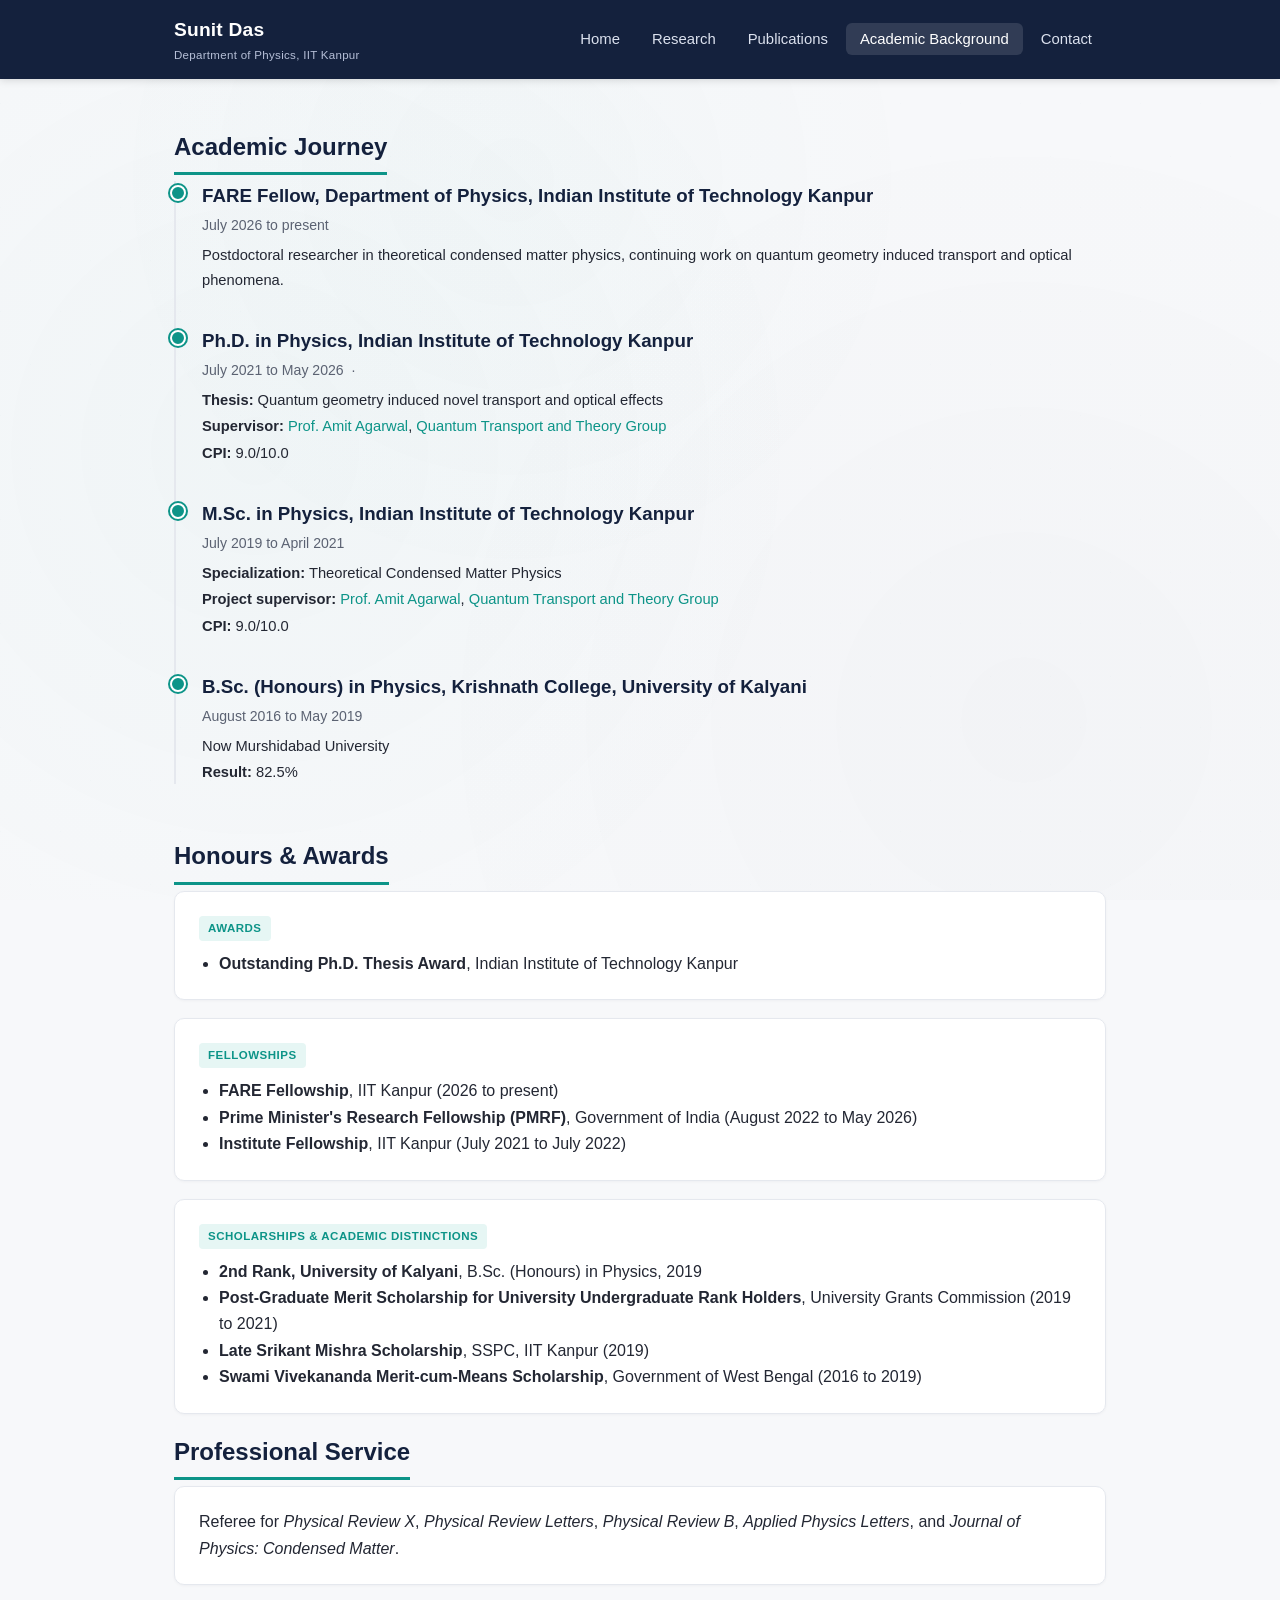
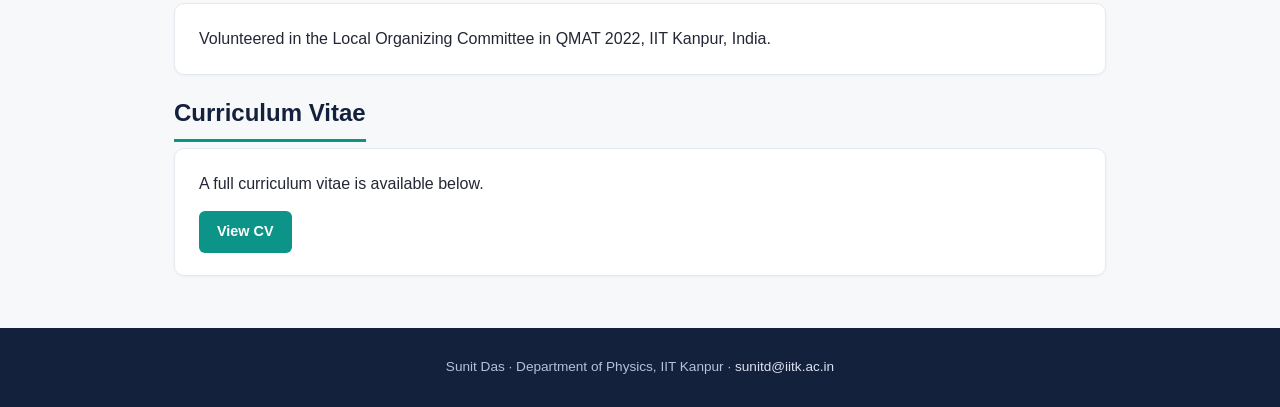
==== commit 63826895: "Add Professional Service section to background.html" ====
--- a/background.html
+++ b/background.html
@@ -99,19 +99,20 @@
       </ul>
     </div>
 <section>
+  <h2> Professional Service</h2>
     <div class="card">
-      <div class="tag">Professional Service</div>
+  
       <p style="margin:0;">
         Referee for <em>Physical Review X</em>, <em>Physical Review Letters</em>, <em>Physical Review B</em>,
         <em>Applied Physics Letters</em>, and <em>Journal of Physics: Condensed Matter</em>.
       </p>
     </div>
-  <div class="tag">Professional Service</div>
+<div class="card">
       <p style="margin:0;">
         Volunteered in the Local Organizing Committee in QMAT 2022, IIT Kanpur, India.
       </p>
     </div>
-  </section>
+ 
 
   <section>
     <h2>Curriculum Vitae</h2>
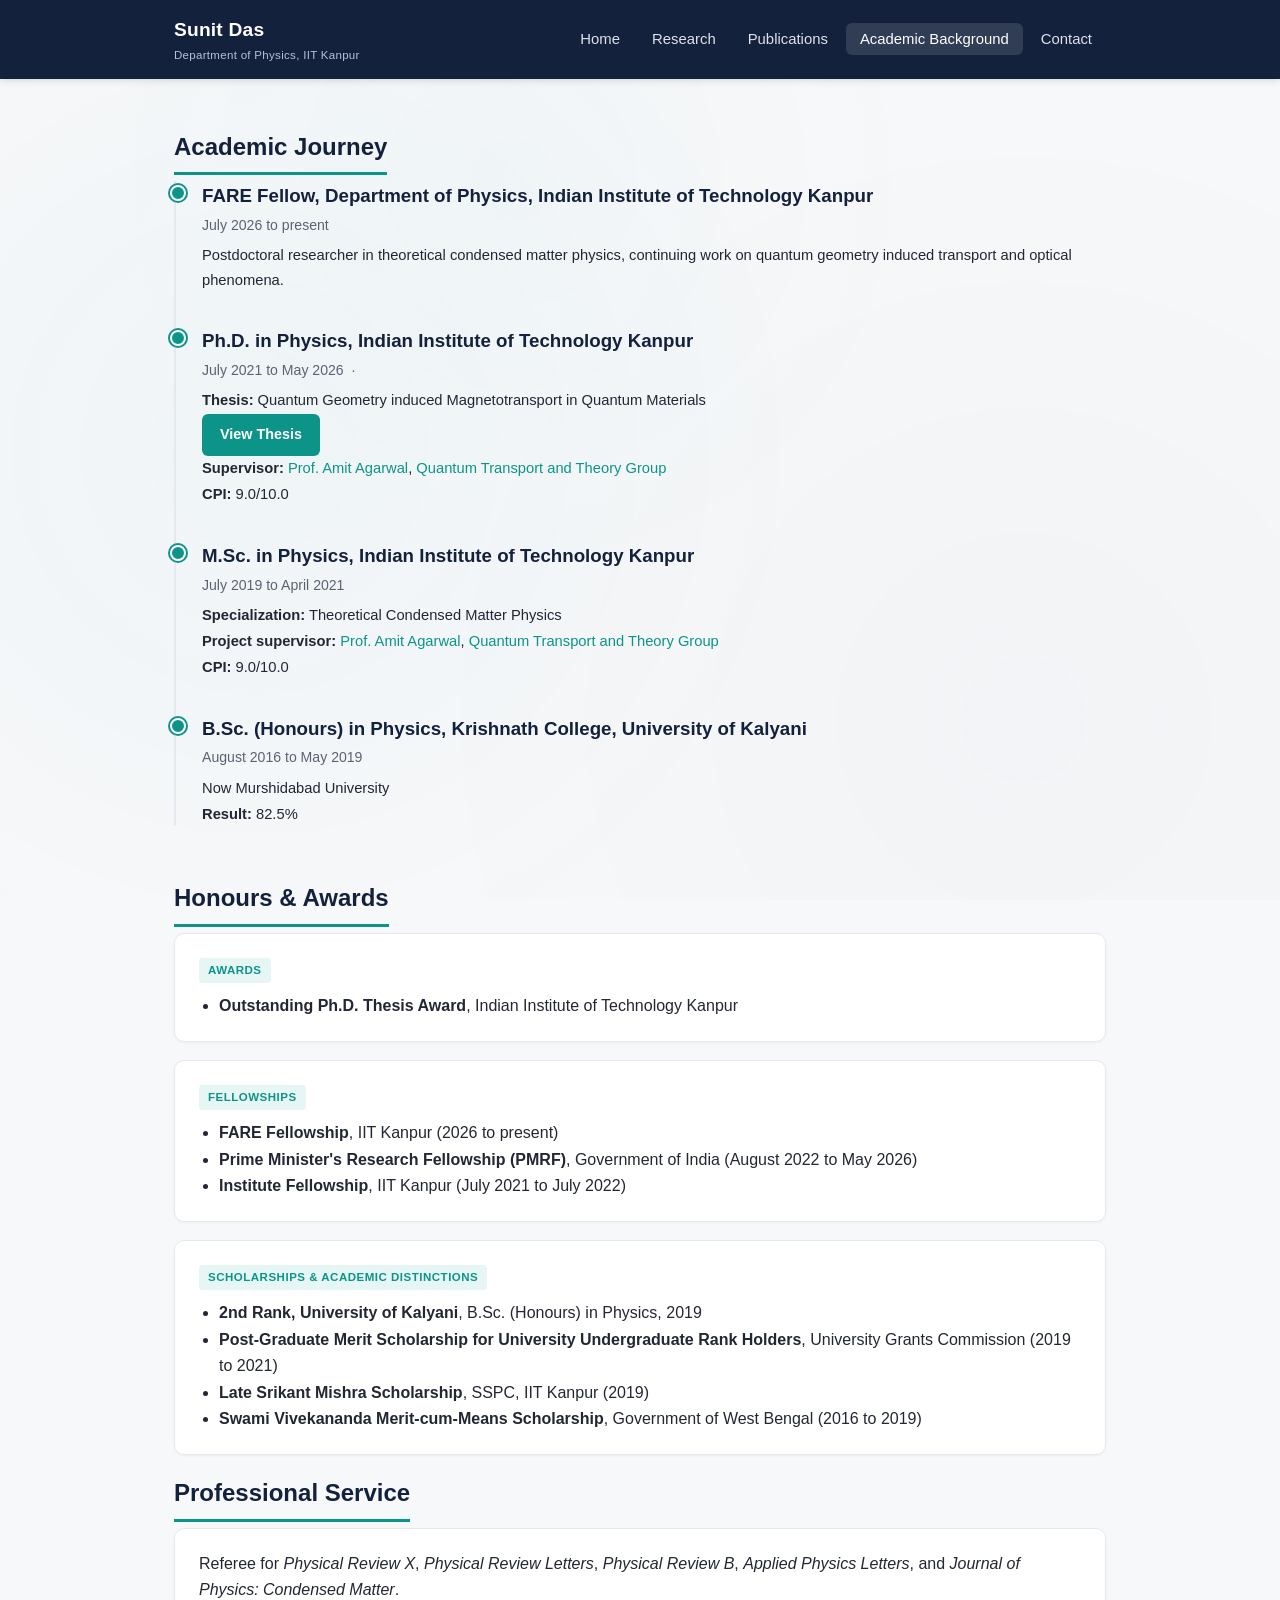
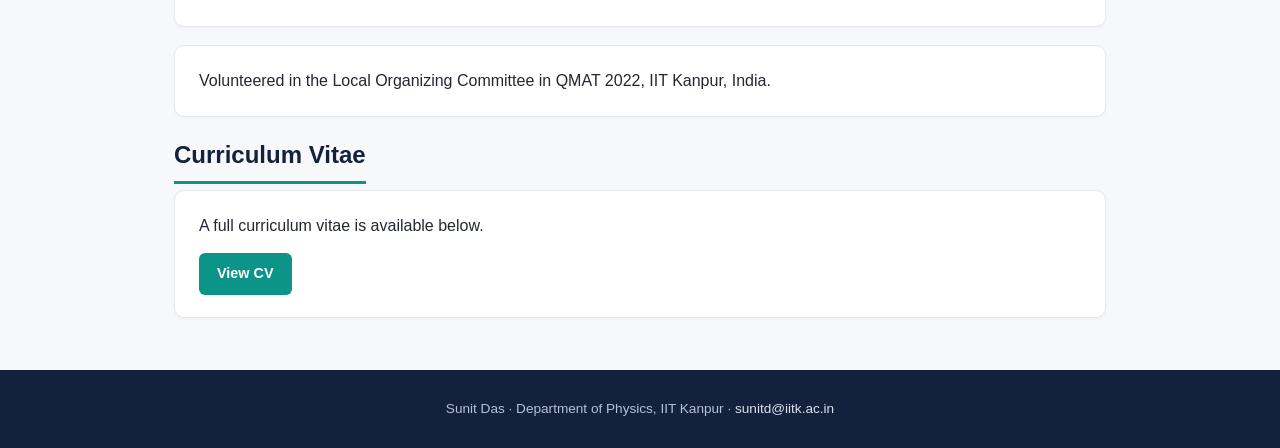
==== commit 524b9fd4: "Update background.html" ====
--- a/background.html
+++ b/background.html
@@ -43,7 +43,7 @@
         <h3>Ph.D. in Physics, Indian Institute of Technology Kanpur</h3>
         <div class="dates">July 2021 to May 2026 &nbsp;&middot;&nbsp; </div>
         <div class="meta">
-          <div><strong>Thesis:</strong> Quantum geometry induced novel transport and optical effects</div>
+          <div><strong>Thesis:</strong> Quantum Geometry induced Magnetotransport in Quantum Materials</div> <a class="btn" href="https://www.dropbox.com/scl/fi/i3drywmiux1ul8nn7564z/thesis_sunit_submitted.pdf?rlkey=0ssbck897nd4qv3mov4kmj187&st=piodf93t&dl=0" target="_blank" rel="noopener">View Thesis</a>
           <div><strong>Supervisor:</strong> <a href="https://iitk.ac.in/new/dr-amit-kumar-agarwal" target="_blank" rel="noopener">Prof. Amit Agarwal</a>, <a href="https://sites.google.com/site/amitkag1/home" target="_blank" rel="noopener">Quantum Transport and Theory Group</a></div>
           <div><strong>CPI:</strong> 9.0/10.0</div>
         </div>
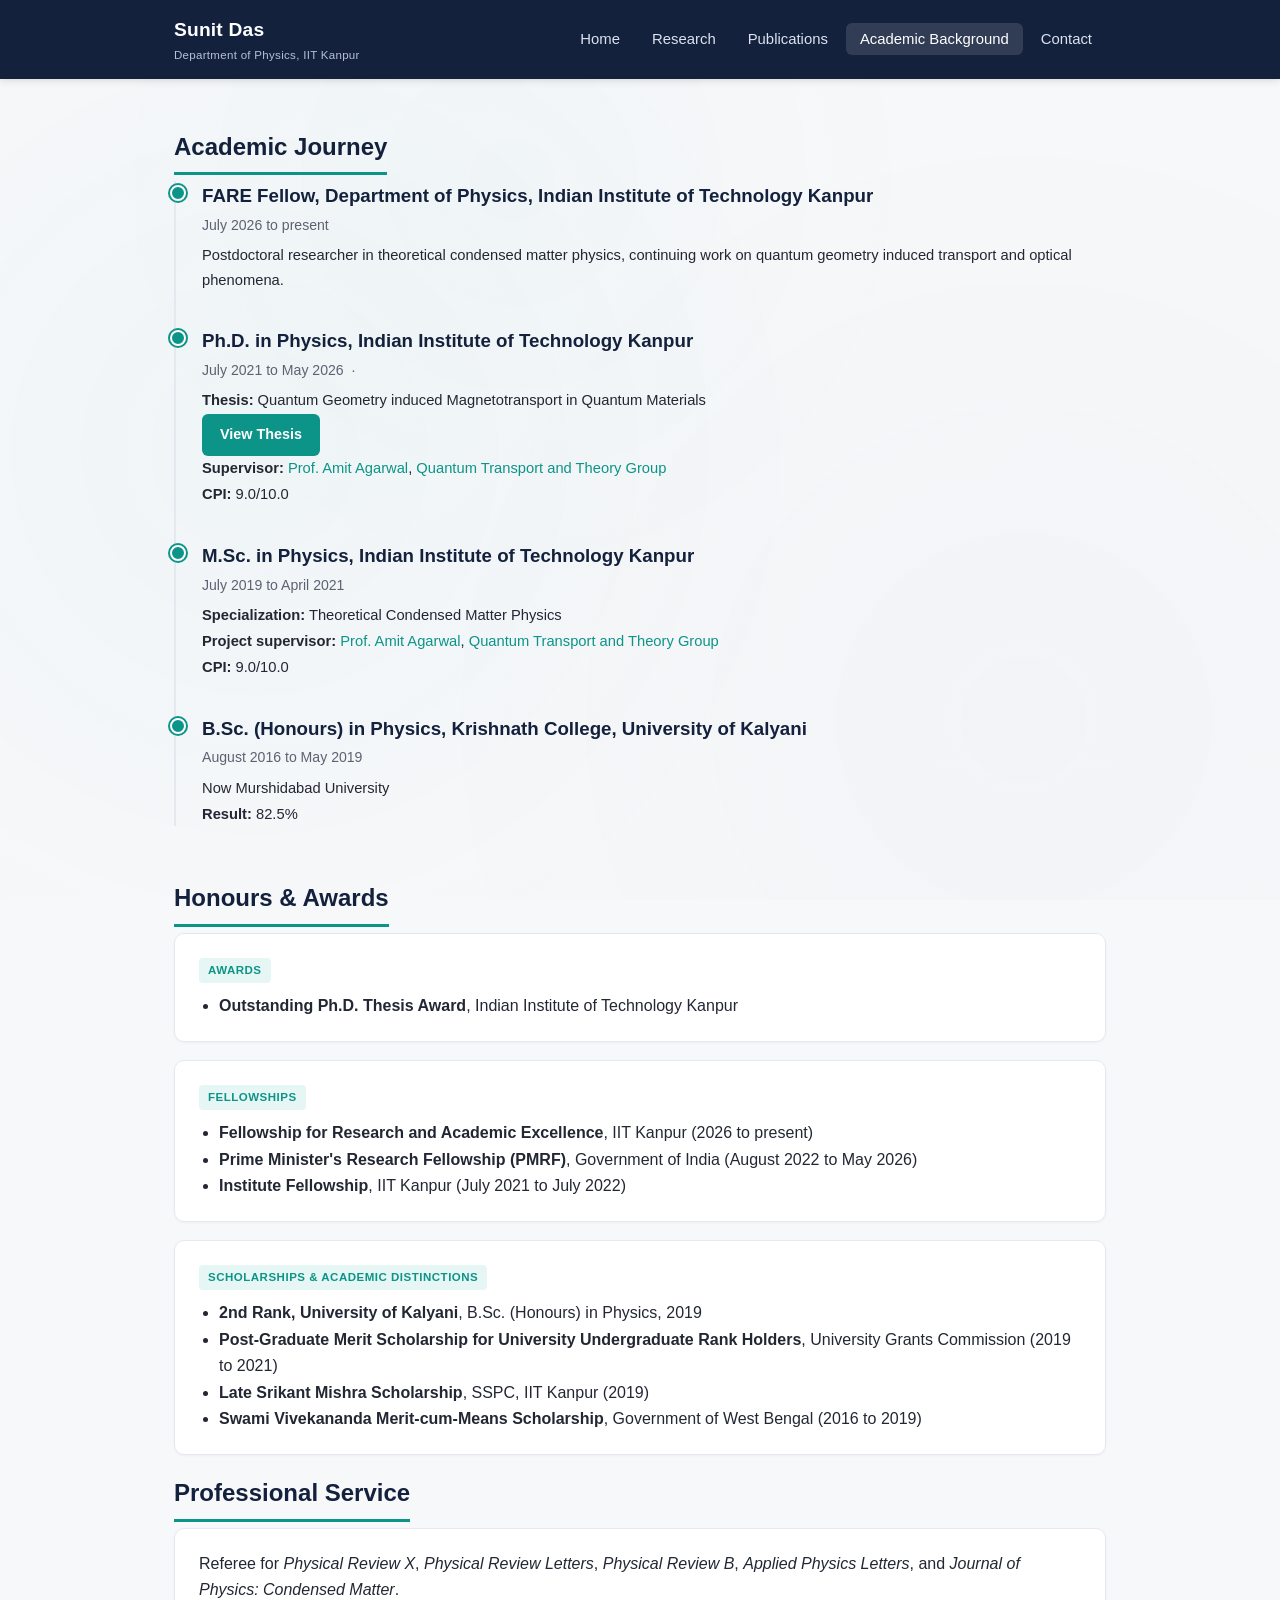
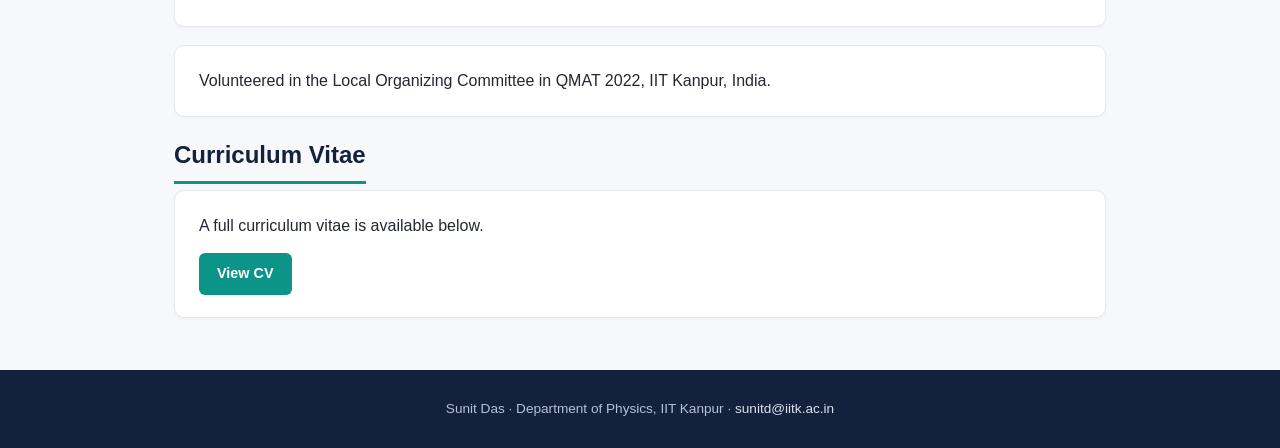
==== commit 7e46d2a7: "Update fellowship name in background.html" ====
--- a/background.html
+++ b/background.html
@@ -83,7 +83,7 @@
     <div class="card">
       <div class="tag">Fellowships</div>
       <ul style="margin:0; padding-left:20px;">
-        <li><strong>FARE Fellowship</strong>, IIT Kanpur (2026 to present)</li>
+        <li><strong>Fellowship for Research and Academic Excellence</strong>, IIT Kanpur (2026 to present)</li>
         <li><strong>Prime Minister's Research Fellowship (PMRF)</strong>, Government of India (August 2022 to May 2026)</li>
         <li><strong>Institute Fellowship</strong>, IIT Kanpur (July 2021 to July 2022)</li>
       </ul>
